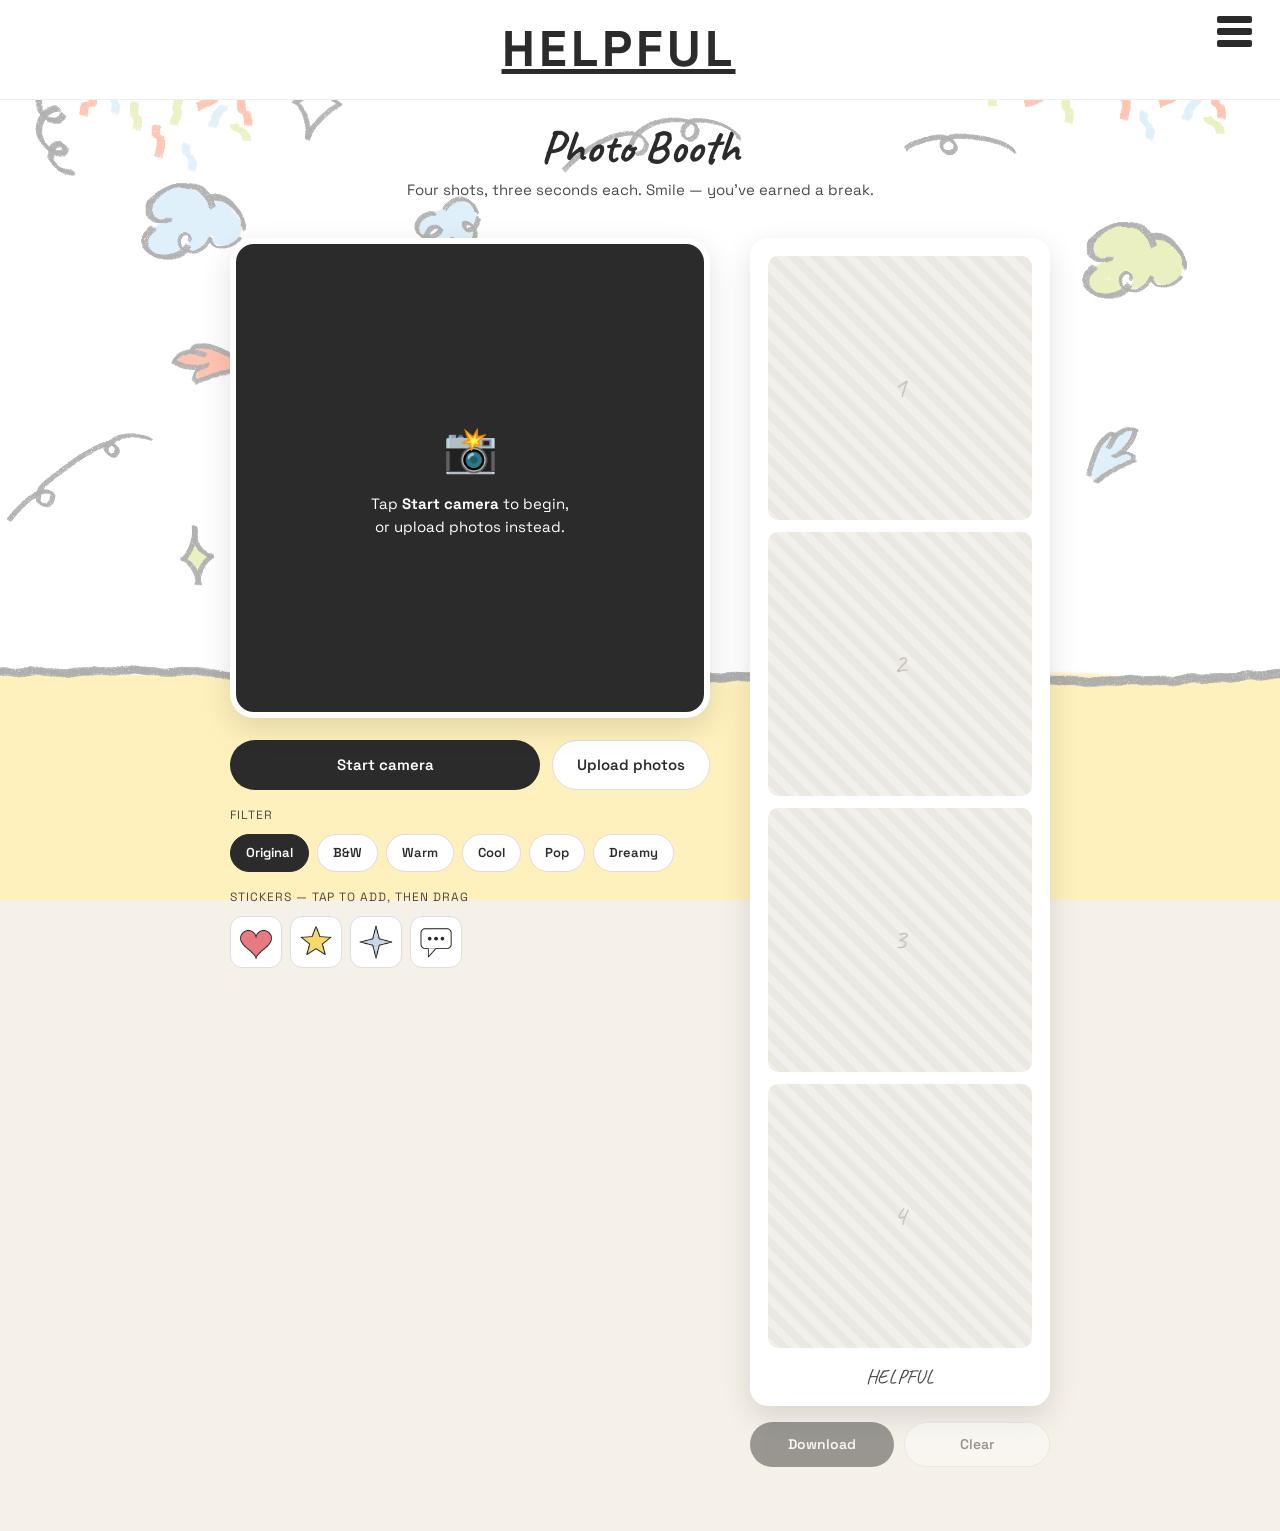
==== breathing.html @ 7f29ee8a "Add files via upload" ====
<!DOCTYPE html>
<html lang="en">
<head>
  <meta charset="UTF-8" />
  <meta name="viewport" content="width=device-width, initial-scale=1.0" />
  <title>Photo Booth — HELPFUL</title>

  <!-- Bootstrap 5 -->
  <link href="https://cdn.jsdelivr.net/npm/bootstrap@5.3.0/dist/css/bootstrap.min.css" rel="stylesheet" />

  <!-- Google Fonts -->
  <link href="https://fonts.googleapis.com/css2?family=Space+Grotesk:wght@400;600;700&family=Caveat:wght@500;700&display=swap" rel="stylesheet" />

  <!-- Site CSS (nav, tokens, fonts) -->
  <link rel="stylesheet" href="style.css">

  <!-- Photo booth styles live in style.css, under "PHOTO BOOTH" -->
</head>

<body>

  <!-- ── NAV ──────────────────────────────────────────── -->
  <nav class="nav-bar">
    <div></div>
    <span class="nav-logo">HELPFUL</span>
    <button class="hamburger" id="menuBtn" aria-label="Open menu">
      <span></span><span></span><span></span>
    </button>
  </nav>

  <div class="overlay" id="overlay"></div>
  <div class="side-menu" id="sideMenu">
    <button class="menu-close" id="menuClose">✕</button>
    <a href="index.html">Home</a>
    <a href="timer.html">5 Min Timer</a>
    <a href="tasks.html">Task Manager</a>
    <a href="breathing.html">Photo Booth</a>
  </div>

  <!-- ── BOOTH ────────────────────────────────────────── -->
  <main class="booth-page">
    <h1 class="booth-title">Photo Booth</h1>
    <p class="booth-sub">Four shots, three seconds each. Smile — you've earned a break.</p>

    <div class="booth-grid">

      <!-- camera -->
      <div class="stage-col">
        <div class="stage idle" id="stage">
          <video id="video" playsinline muted autoplay></video>
          <div class="stage-msg" id="stageMsg">
            <div class="big">📸</div>
            <div id="stageMsgText">Tap <strong>Start camera</strong> to begin,<br>or upload photos instead.</div>
          </div>
          <div class="countdown" id="countdown"></div>
          <div class="shot-pip" id="shotPip">Shot 1 of 4</div>
        </div>

        <div class="controls">
          <div class="btn-row">
            <button class="bth bth-primary" id="startBtn">Start camera</button>
            <button class="bth bth-soft" id="uploadBtn">Upload photos</button>
            <input type="file" id="fileInput" accept="image/*" multiple hidden>
          </div>

          <div class="filters">
            <span class="filters-label">Filter</span>
            <button class="chip" data-filter="none" aria-pressed="true">Original</button>
            <button class="chip" data-filter="bw">B&amp;W</button>
            <button class="chip" data-filter="warm">Warm</button>
            <button class="chip" data-filter="cool">Cool</button>
            <button class="chip" data-filter="pop">Pop</button>
            <button class="chip" data-filter="dream">Dreamy</button>
          </div>

          <!-- Sticker tray. The buttons are built by script.js from the
               STICKER_FILES list, reading PNGs out of the stickers/ folder. -->
          <div class="stickers">
            <span class="filters-label">Stickers — tap to add, then drag</span>
            <div class="sticker-tray" id="stickerTray"></div>
            <!-- hidden until at least one sticker is on the strip -->
            <button class="bth bth-soft sticker-clear" id="clearStickersBtn" hidden>
              Remove stickers
            </button>
          </div>
        </div>
      </div>

      <!-- strip -->
      <div class="strip-col">
        <div class="strip" id="strip">
          <div class="slot" data-i="0"><span class="slot-num">1</span></div>
          <div class="slot" data-i="1"><span class="slot-num">2</span></div>
          <div class="slot" data-i="2"><span class="slot-num">3</span></div>
          <div class="slot" data-i="3"><span class="slot-num">4</span></div>
          <div class="strip-foot" id="stripFoot">HELPFUL</div>
        </div>

        <div class="strip-actions">
          <button class="bth bth-primary" id="downloadBtn" disabled>Download</button>
          <button class="bth bth-soft" id="clearBtn" disabled>Clear</button>
        </div>
      </div>

    </div>
  </main>

  <!-- full-screen shutter flash — sits outside the camera box so it can
       cover the whole window and light up your face -->
  <div class="booth-flash" id="flash"></div>

  <div class="booth-toast" id="toast"></div>

  <script src="https://cdn.jsdelivr.net/npm/bootstrap@5.3.0/dist/js/bootstrap.bundle.min.js"></script>
  <!-- Photo booth behaviour lives in script.js -->
  <script src="script.js" defer></script>
</body>
</html>
---- style.css ----
/* ── TOKENS ─────────────────────────────────────────── */
:root {
  --cream:   #F5F0E8;
  --blue:    #C8D8E8;
  --pink:    #E8CFC8;
  --grey:    #4A4A4A;
  --dark:    #2B2B2B;
  --white:   #FFFFFF;
  --font-display: 'Space Grotesk', sans-serif;
  --font-hand:    'Caveat', cursive;
}

/* ── BASE ───────────────────────────────────────────── */
* { box-sizing: border-box; margin: 0; padding: 0; }

html {
  scroll-snap-type: y mandatory;
  overflow-y: scroll;
}

body {
  font-family: var(--font-display);
  background-color: var(--white);
  color: var(--dark);
}

/* ── NAV ────────────────────────────────────────────── */
.nav-bar {
  position: fixed;
  top: 0;
  left: 0;
  width: 100%;
  z-index: 100; /* how above the item is, so it stays above other items */
  background: var(--white);
  border-bottom: 1px solid #eee;
  padding: 12px 24px;
  display: flex;
  justify-content: space-between;
}

.nav-logo {
  font-family: var(--font-display);
  font-weight: 750;
  font-size: 50px;
  letter-spacing: 4px;
  text-decoration: underline;
  color: var(--dark);
  align-items: center;
}

/* hamburger */
.hamburger {
  background: none;
  border: none;
  cursor: pointer;
  display: flex;
  flex-direction: column;
  gap: 5px;
  padding: 4px;
  justify-self: end;
}
.hamburger span {
  display: block;
  width: 35px;
  height: 7px;
  background: var(--dark);
  border-radius: 2px;
  transition: 0.3s;
}

/* slide-out menu */
.side-menu {
  position: fixed;
  top: 0; right: -260px;
  width: 260px;
  height: 100%;
  background: var(--white);
  border-left: 1px solid #eee;
  z-index: 200;
  padding: 32px 24px;
  transition: right 0.3s ease;
}
.side-menu.open { right: 0; }

.side-menu a {
  display: block;
  font-family: var(--font-display);
  font-weight: 600;
  font-size: 18px;
  color: var(--dark);
  text-decoration: none;
  padding: 12px 0;
  border-bottom: 1px solid #eee;
}
.side-menu a:hover { color: var(--grey); }

.menu-close {
  background: none;
  border: none;
  font-size: 24px;
  cursor: pointer;
  margin-bottom: 24px;
  color: var(--dark);
}

.overlay {
  display: none;
  position: fixed;
  inset: 0;
  background: rgba(0,0,0,0.2);
  z-index: 150;
}
.overlay.open { display: block; }

/* ── SECTIONS (scroll snap) ─────────────────────────── */
.snap-section {
  scroll-snap-align: start;
  min-height: 100vh;
  padding-top: 60px;
  display: flex;
  align-items: center;
  position: relative;
  overflow: hidden;
}

/* ── HERO ───────────────────────────────────────────── */
/* Only this section gets the auto-cropping background image.
   Sections 2-4 keep their plain background colours.            */
.hero {
  /* fallback colour — shows if the image is missing or still loading */
  background-color: var(--white);

  /* two stacked layers: the white veil sits ON TOP of the photo,
     so the dark hero text stays readable on any image            */
  background-image:
    linear-gradient(rgba(255, 255, 255, 0.294), rgba(255, 255, 255, 0.55)),
    url('backgroundHERO3.png');

  background-size: cover;              /* fill the section, crop the overflow */
  background-position: center center;  /* which part of the image survives */
  background-repeat: no-repeat;

  display: flex;
  align-items: stretch;
  padding-top: 56px;
  overflow: hidden;
  min-height: 100vh;
}

.hero .character-placeholder {
  background: none;
  border-radius: 0;
  aspect-ratio: auto;    /* let the image set its own height */
  width: 370px;
  max-width: none;       /* overrides the 180px rule */
  flex-shrink: 0;        /* stops flexbox from squeezing it back down */

  /*  THURTHER position adustments
  
  fine positioning — uncomment and tweak to nudge the bear position: relative; 
  top: 40px;             down; negative moves up
  left: -20px;           left; positive moves right
  */
}

.hero .character-placeholder img {
  width: 100%;
  height: auto;
  display: block;        /* kills the stray gap under the image */
}

.hero-text {
  flex: 0 0 42%;
  display: flex;
  flex-direction: column;
  justify-content: center;
  padding: 48px 32px 48px 60px;
  position: relative;
  z-index: 2;
}

.hero-tagline {
  font-family: var(--font-hand);
  font-size: 56px;
  font-weight: 700;
  line-height: 1.15;
  margin-bottom: 20px;
  color: var(--dark);
}

.hero-tagline span {
  text-decoration: underline;
  text-underline-offset: 6px;
}

.hero-sub {
  font-family: var(--font-hand);
  font-size: 18px;
  color: var(--grey);
  line-height: 1.7;
}

.hero-illustration {
  flex: 1;
  position: relative;
  display: flex;
  align-items: flex-end;
}

.hero-ground {
  position: absolute;
  bottom: 0; left: 0; right: 0;
  height: 32%;
  background-color: #F5D96B;
}

.hero-chars {
  position: relative;
  z-index: 2;
  display: flex;
  align-items: flex-end;
  gap: 24px;
  padding: 0 32px 0 16px;
  width: 100%;
  justify-content: center;
}

.char-placeholder {
  background: #e0e0e0;
  border-radius: 12px;
  display: flex;
  align-items: center;
  justify-content: center;
  font-size: 12px;
  color: #aaa;
  font-family: var(--font-display);
}

.char-main  { width: 220px; height: 300px; }
.char-small { width: 130px; height: 180px; }

.hero-chars img {
  object-fit: contain;
  object-position: bottom;
}

/* ── SECTION 2 — about ──────────────────────────────── */
.section-about {
  background-color: var(--cream);
}

.speech-bubble {
  background: var(--white);
  border: 1px solid #ddd;
  border-radius: 16px;
  padding: 16px 20px;
  font-family: var(--font-hand);
  font-size: 18px;
  line-height: 1.5;
  position: relative;
  max-width: 320px;
}
.speech-bubble::after {
  content: '';
  position: absolute;
  bottom: -14px; left: 24px;
  border: 7px solid transparent;
  border-top-color: #ddd;
}

.character-placeholder {
  width: 100%;
  max-width: 180px;
  aspect-ratio: 180px;
  background: #e8e8e8;
  border-radius: 12px;
  display: flex;
  align-items: center;
  justify-content: center;
  font-size: 12px;
  color: #aaa;
  font-family: var(--font-display);
}

.section-heading {
  font-family: var(--font-display);
  font-weight: 700;
  font-size: 32px;
  text-decoration: underline;
  margin-bottom: 8px;
}

.section-text {
  font-size: 15px;
  color: var(--grey);
  line-height: 1.6;
}

/* ── SECTION 3 — tools ──────────────────────────────── */
.section-tools {
  background-color: var(--blue);
}

.tool-card {
  background: var(--white);
  border-radius: 16px;
  padding: 24px;
  text-align: center;
  height: 100%;
  transition: transform 0.2s;
}
.tool-card:hover { transform: translateY(-4px); }

.tool-card a {
  text-decoration: none;
  color: inherit;
  display: block;
  height: 100%;
}

.tool-title {
  font-family: var(--font-hand);
  font-size: 22px;
  font-weight: 700;
  margin-bottom: 6px;
}

.tool-desc {
  font-size: 14px;
  color: var(--grey);
}

.tool-icon {
  width: 64px;
  height: 64px;
  background: #eee;
  border-radius: 50%;
  margin: 0 auto 16px;
  display: flex;
  align-items: center;
  justify-content: center;
  font-size: 24px;
}

/* ── SECTION 4 — closing ────────────────────────────── */
.section-close {
  background-color: var(--pink);
}

/* ── ANIMATIONS ─────────────────────────────────────── */
@keyframes fadeSlideUp {
  from { opacity: 0; transform: translateY(24px); }
  to   { opacity: 1; transform: translateY(0); }
}

.animate-in {
  animation: fadeSlideUp 0.6s ease both;
}
.delay-1 { animation-delay: 0.15s; }
.delay-2 { animation-delay: 0.3s;  }
.delay-3 { animation-delay: 0.45s; }

/* ── MOBILE ─────────────────────────────────────────── */
@media (max-width: 767px) {
  .hide-mobile { display: none !important; }
  .snap-section { min-height: auto; padding-bottom: 48px; }
  html { scroll-snap-type: none; }

  .hero {
    flex-direction: column;
    min-height: 100vh;

    /* Phones are tall and narrow, so 'cover' crops the sides hard.
       Anchoring to the top keeps the important part of the image
       visible. Change to 'center' or '50% 30%' to taste.          */
    background-position: center top;
  }
  .hero-text {
    flex: none;
    padding: 32px 24px 16px;
    text-align: center;
  }
  .hero-tagline { font-size: 36px; }
  .hero-sub     { font-size: 16px; }
  .hero-illustration { flex: 1; min-height: 280px; }
  .char-main  { width: 140px; height: 190px; }
  .char-small { width: 90px;  height: 120px; }

  .section-heading { font-size: 24px; }
}

/* ══ PHOTO BOOTH (breathing.html) ═══════════════════ */
/* Only used by the photo booth page. Class names are
   unique to that page, so nothing here affects the
   home page, timer or task manager.                  */
.booth-page {
  min-height: 100vh;
  padding: 120px 24px 64px;

  /* fallback — shows if the image is missing or still loading */
  background-color: var(--cream);

  /* white veil on top of the photo so the strip and buttons stay readable */
  background-image:
    linear-gradient(rgba(255, 255, 255, .6), rgba(255, 255, 255, .6)),
    url('backgroundHERO.png');

  background-size: cover;            /* fill the page, crop the overflow */
  background-position: center;
  background-repeat: no-repeat;
  background-attachment: fixed;      /* stays still while the page scrolls */
}

.booth-title {
  font-family: var(--font-hand);
  font-size: 46px;
  font-weight: 700;
  text-align: center;
  margin-bottom: 4px;
}
.booth-sub {
  text-align: center;
  color: var(--grey);
  font-size: 15px;
  margin-bottom: 36px;
}

.booth-grid {
  display: flex;
  flex-wrap: wrap;
  gap: 40px;
  justify-content: center;
  align-items: flex-start;
  max-width: 1000px;
  margin: 0 auto;
}





/* ── camera stage ─────────────────────────────────── */
.stage-col { flex: 1 1 420px; max-width: 480px; }

/* THE CAMERA STAGE
   'position: relative' is essential — every overlay below (countdown,
   flash, shot counter) is positioned absolutely INSIDE this box, and
   absolute positioning anchors to the nearest positioned ancestor.
   'aspect-ratio: 1/1' forces a perfect square regardless of screen
   width, so the preview shows exactly the framing you'll capture.
   'overflow: hidden' clips the video's cropped edges to the rounded
   corners instead of letting them poke out.                          */
.stage {
  position: relative;
  width: 100%;
  aspect-ratio: 1 / 1;               /* square, matches the output */
  border-radius: 24px;
  overflow: hidden;
  background: #2b2b2b;
  border: 6px solid var(--white);
  box-shadow: 0 10px 30px rgba(0,0,0,.12);
}

/* THE VIDEO FEED
   Webcams output 4:3 or 16:9, never square. 'object-fit: cover' scales
   the feed until it fills the square box and crops the overflow — the
   same auto-crop idea as background-size: cover, but for media
   elements. Without it the video would squash and look distorted.
   'scaleX(-1)' flips it horizontally so it behaves like a mirror;
   raising your right hand moves the right side of the screen. The
   capture code applies the same flip so photos match the preview.     */
.stage video {
  width: 100%; height: 100%;
  object-fit: cover;                 /* auto-crop the feed to the square */
  transform: scaleX(-1);             /* mirror, like a real mirror */
  display: block;
}
/* before the camera starts, hide the empty black video element so the
   '📸 Tap Start camera' message shows through instead */
.stage.idle video { opacity: 0; }

.stage-msg {
  position: absolute; inset: 0;
  display: flex; flex-direction: column;
  align-items: center; justify-content: center;
  gap: 10px; text-align: center; padding: 24px;
  color: #fff; font-size: 15px;
}
.stage-msg .big { font-size: 44px; }
.stage.live .stage-msg { display: none; }

/* countdown */
.countdown {
  position: absolute; inset: 0;
  display: none;
  align-items: center; justify-content: center;
  background: rgba(0,0,0,.35);
  font-family: var(--font-hand);
  font-weight: 700;
  font-size: 150px;
  color: #fff;
  text-shadow: 0 4px 18px rgba(0,0,0,.4);
}
.countdown.show { display: flex; }
.countdown span { animation: pop .9s ease-out; }
@keyframes pop {
  0%   { transform: scale(.3); opacity: 0; }
  35%  { transform: scale(1.15); opacity: 1; }
  60%  { transform: scale(1); }
  100% { transform: scale(.85); opacity: .15; }
}

/* SHUTTER FLASH — full screen.
   'position: fixed' pins it to the window rather than the camera box,
   so the whole display turns white. z-index 400 puts it above the nav
   (100), overlay (150), side menu (200) and toast (300).
   'pointer-events: none' means clicks pass straight through it.

   This doubles as a light source: a white screen at arm's length
   genuinely brightens your face, which is why the JS holds the flash
   for a moment BEFORE capturing rather than firing them together.     */
.booth-flash {
  position: fixed; inset: 0;
  background: #fff; opacity: 0; pointer-events: none;
  z-index: 400;
}
.booth-flash.fire { animation: flashAnim .7s ease-out; }
/* Holds at full white for the first 45% (~315ms) so the camera has
   time to meter the extra light, then fades out.                     */
@keyframes flashAnim {
  0%   { opacity: 1; }
  45%  { opacity: 1; }
  100% { opacity: 0; }
}

.shot-pip {
  position: absolute; top: 14px; left: 14px;
  background: rgba(0,0,0,.55); color: #fff;
  font-size: 13px; font-weight: 600;
  padding: 5px 12px; border-radius: 999px;
  opacity: 0; transition: opacity .25s;
}
.shot-pip.show { opacity: 1; }

/* ── controls ─────────────────────────────────────── */
.controls { margin-top: 22px; display: flex; flex-direction: column; gap: 16px; }
.btn-row  { display: flex; gap: 12px; flex-wrap: wrap; }

.bth {
  font-family: var(--font-display);
  font-weight: 600; font-size: 15px;
  border: none; border-radius: 999px;
  padding: 13px 24px; cursor: pointer;
  transition: transform .15s, box-shadow .15s, opacity .15s;
  display: inline-flex; align-items: center; gap: 8px;
}
.bth:hover:not(:disabled) { transform: translateY(-2px); box-shadow: 0 6px 16px rgba(0,0,0,.14); }
.bth:disabled { opacity: .45; cursor: not-allowed; }
.bth-primary { background: var(--dark);  color: #fff; flex: 1 1 auto; justify-content: center; }
.bth-soft    { background: var(--white); color: var(--dark); border: 1px solid #ddd; }

.filters { display: flex; gap: 8px; flex-wrap: wrap; align-items: center; }
.filters-label {
  font-size: 12px; text-transform: uppercase; letter-spacing: .08em;
  color: var(--grey); width: 100%; margin-bottom: 2px;
}
.chip {
  font-family: var(--font-display); font-size: 13px; font-weight: 600;
  border: 1px solid #ddd; background: var(--white); color: var(--dark);
  border-radius: 999px; padding: 8px 15px; cursor: pointer;
  transition: .15s;
}
.chip:hover { border-color: var(--dark); }
.chip[aria-pressed="true"] { background: var(--dark); color: #fff; border-color: var(--dark); }

/* ── sticker tray ─────────────────────────────────── */
.stickers { display: flex; flex-wrap: wrap; gap: 8px; }
.sticker-tray { display: flex; gap: 8px; flex-wrap: wrap; width: 100%; }

.sticker-tray button {
  width: 52px; height: 52px; padding: 6px;
  background: var(--white); border: 1px solid #ddd;
  border-radius: 12px; cursor: pointer; transition: .15s;
}
.sticker-tray button:hover { transform: translateY(-2px); border-color: var(--dark); }
/* pointer-events: none so a click always registers on the button,
   never on the image inside it */
.sticker-tray img { width: 100%; height: 100%; object-fit: contain; display: block; pointer-events: none; }

.sticker-clear { font-size: 13px; padding: 9px 18px; }
/* .bth sets display:inline-flex, which would otherwise beat the plain
   'hidden' attribute and leave the button visible. This restores it.  */
.sticker-clear[hidden] { display: none; }

/* ── photo strip ──────────────────────────────────── */
.strip-col { flex: 0 0 300px; }

/* 'position: relative' turns the strip into the coordinate system for
   placed stickers — their percentage positions are measured against
   this box, which is what lets the same numbers map onto the download
   canvas at a completely different pixel size.                        */
.strip {
  position: relative;
  background: var(--white);
  border-radius: 18px;
  padding: 18px 18px 14px;
  box-shadow: 0 10px 30px rgba(0,0,0,.12);
  display: flex; flex-direction: column; gap: 12px;
}

/* A PLACED STICKER
   left/top are percentages of the strip, and translate(-50%,-50%)
   shifts the sticker so those percentages point at its CENTRE rather
   than its top-left corner — much more intuitive to drag.
   'touch-action: none' stops phones scrolling the page mid-drag.      */
.placed {
  position: absolute;
  width: 22%;
  transform: translate(-50%, -50%);
  cursor: grab;
  touch-action: none;
  user-select: none; -webkit-user-select: none;
  z-index: 5;
  filter: drop-shadow(0 2px 5px rgba(0,0,0,.25));
}
.placed.grabbing { cursor: grabbing; }
/* ONE PHOTO SLOT
   Four of these stack vertically to form the strip. Each is locked
   square by aspect-ratio, so the strip keeps its shape whether it
   holds photos or empty placeholders. The diagonal stripe pattern is
   the empty state — it disappears once an <img> is dropped in.       */
.slot {
  position: relative;
  width: 100%;
  aspect-ratio: 1 / 1;               /* square layout */
  border-radius: 10px;
  overflow: hidden;
  background: repeating-linear-gradient(45deg, #f2f0eb, #f2f0eb 8px, #ebe8e2 8px, #ebe8e2 16px);
  display: flex; align-items: center; justify-content: center;
}
/* Photos are already cropped square by the canvas code, so object-fit
   here is a safety net — if anything non-square ever lands in a slot
   it gets cropped rather than stretched.                             */
.slot img {
  width: 100%; height: 100%;
  object-fit: cover;                 /* auto-crop to the square */
  display: block;
  animation: dropIn .5s cubic-bezier(.2,.9,.3,1.4) both;
}
@keyframes dropIn {
  0%   { opacity: 0; transform: translateY(-14px) scale(.9) rotate(-3deg); }
  100% { opacity: 1; transform: none; }
}
.slot-num {
  font-family: var(--font-hand); font-size: 30px; color: #c9c5bd;
}
.slot .retake {
  position: absolute; right: 8px; bottom: 8px;
  background: rgba(0,0,0,.6); color: #fff;
  border: none; border-radius: 999px;
  font-size: 12px; font-weight: 600; padding: 6px 12px;
  cursor: pointer; opacity: 0; transition: opacity .2s;
}
.slot:hover .retake { opacity: 1; }

.strip-foot {
  text-align: center;
  font-family: var(--font-hand);
  font-size: 20px; color: var(--grey);
  padding-top: 2px;
}
.strip-actions { display: flex; gap: 10px; margin-top: 16px; }
.strip-actions .bth { flex: 1; justify-content: center; font-size: 14px; padding: 11px 16px; }

.booth-toast {
  position: fixed; left: 50%; bottom: 28px; transform: translateX(-50%) translateY(20px);
  background: var(--dark); color: #fff;
  padding: 12px 22px; border-radius: 999px; font-size: 14px;
  opacity: 0; pointer-events: none; transition: .3s; z-index: 300;
  max-width: 90vw; text-align: center;
}
.booth-toast.show { opacity: 1; transform: translateX(-50%) translateY(0); }

@media (max-width: 767px) {
  .booth-page { padding-top: 100px; }
  .booth-title { font-size: 34px; }
  .strip-col { flex: 1 1 100%; max-width: 320px; }
  .countdown { font-size: 110px; }
}
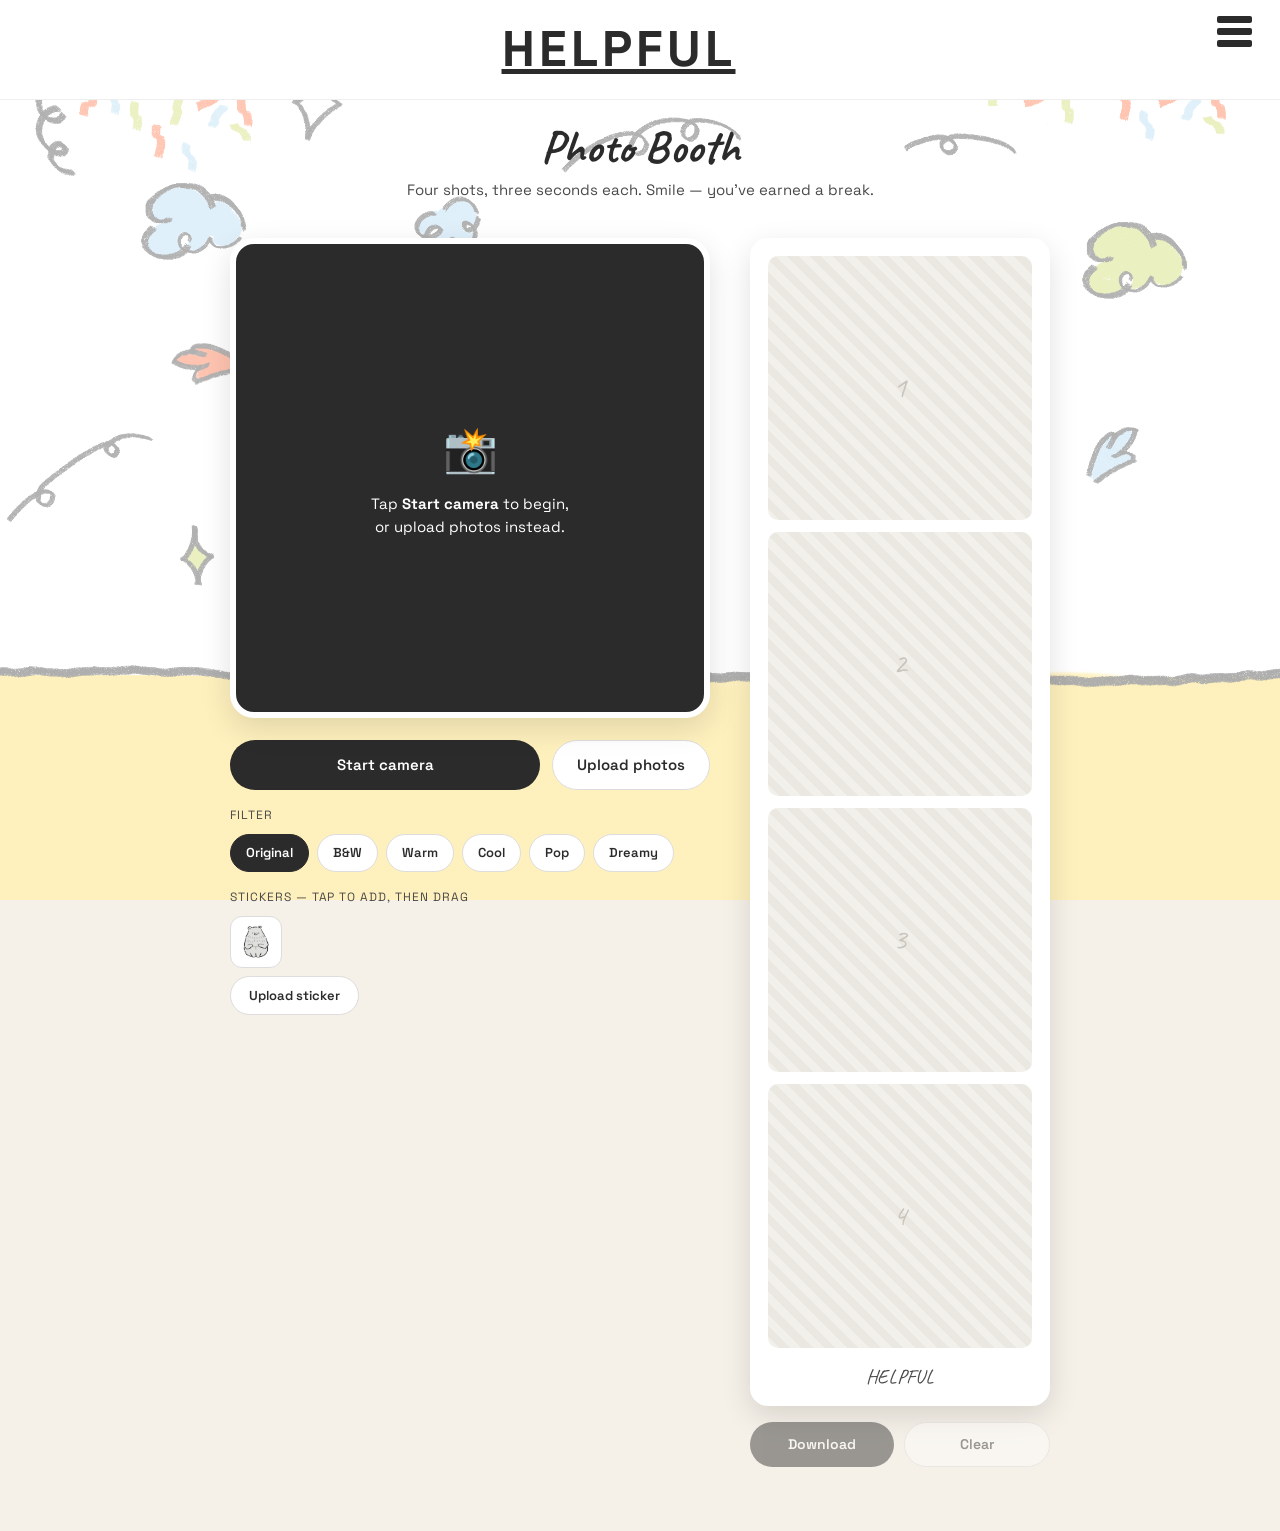
==== commit 8342590f: "Add files via upload" ====
--- a/breathing.html
+++ b/breathing.html
@@ -78,6 +78,13 @@
           <div class="stickers">
             <span class="filters-label">Stickers — tap to add, then drag</span>
             <div class="sticker-tray" id="stickerTray"></div>
+
+            <!-- upload your own PNGs straight from your device -->
+            <button class="bth bth-soft sticker-clear" id="stickerUploadBtn">
+              Upload sticker
+            </button>
+            <input type="file" id="stickerUpload" accept="image/png,image/*" multiple hidden>
+
             <!-- hidden until at least one sticker is on the strip -->
             <button class="bth bth-soft sticker-clear" id="clearStickersBtn" hidden>
               Remove stickers
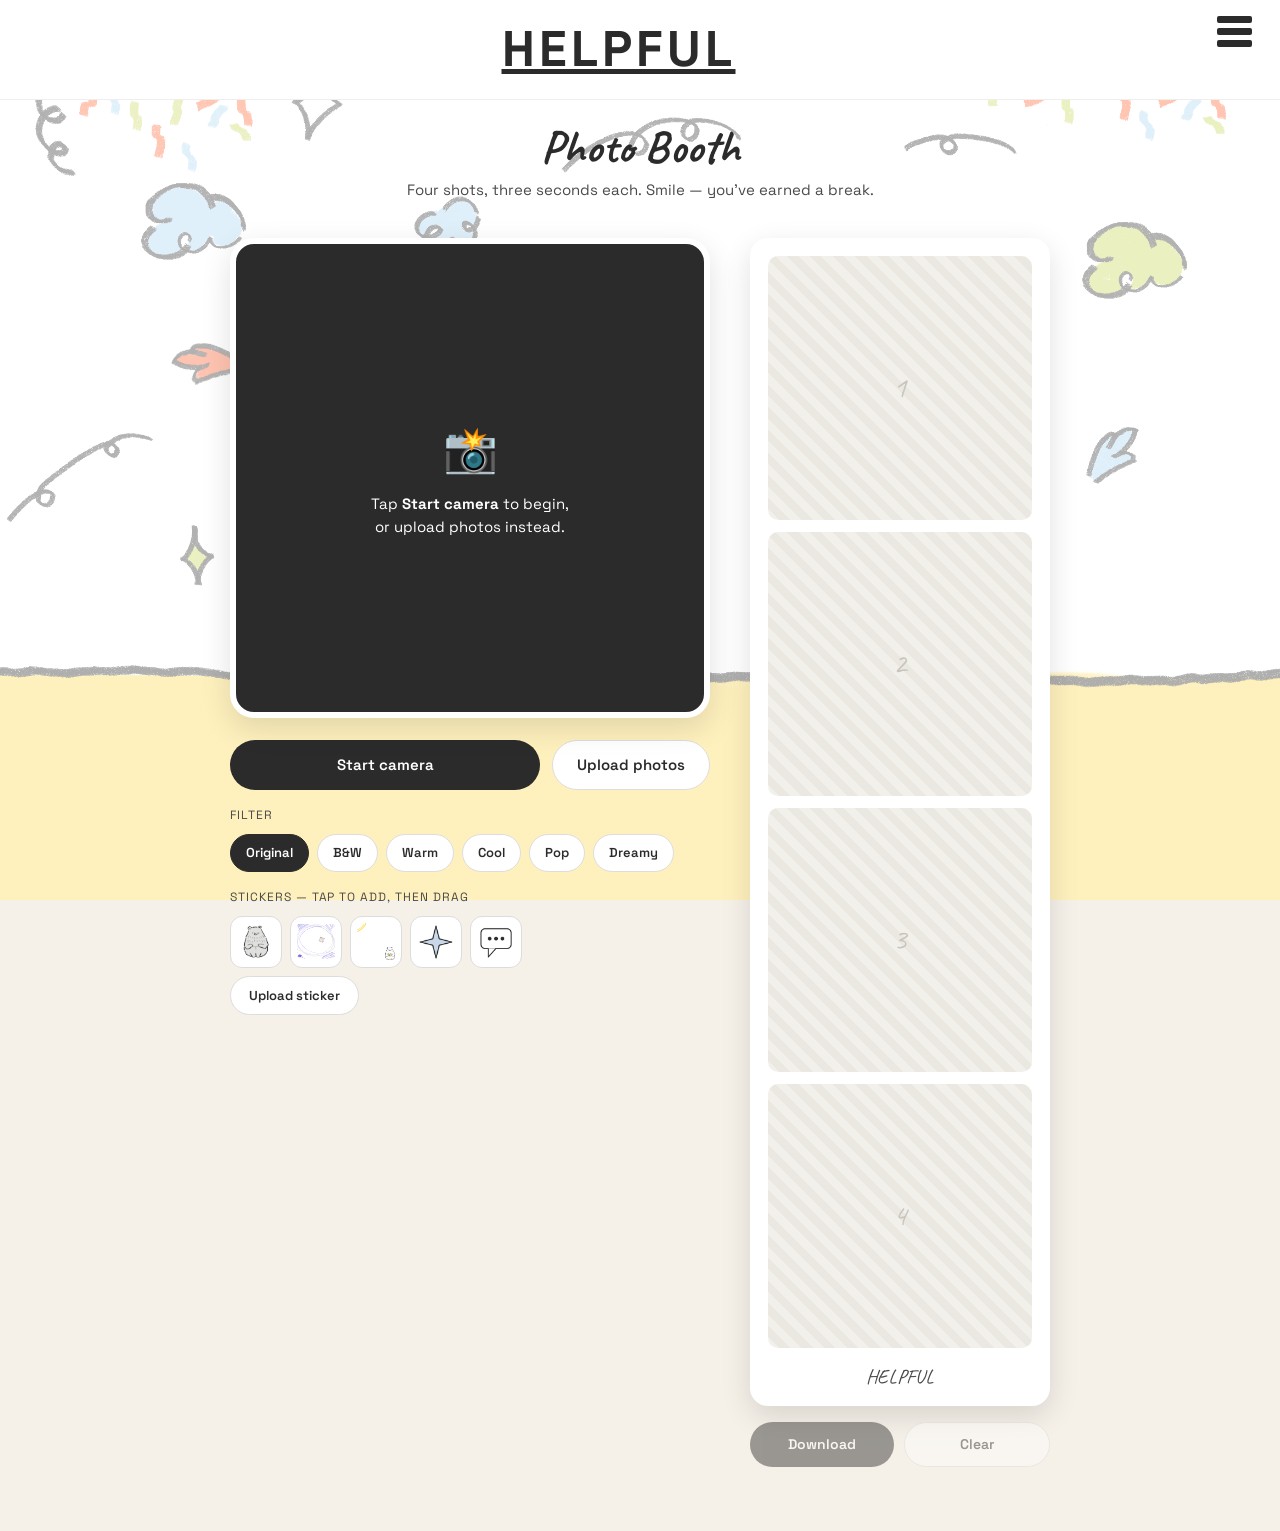
==== commit ee83deed: "Add files via upload" ====
--- a/breathing.html
+++ b/breathing.html
@@ -12,7 +12,10 @@
   <link href="https://fonts.googleapis.com/css2?family=Space+Grotesk:wght@400;600;700&family=Caveat:wght@500;700&display=swap" rel="stylesheet" />
 
   <!-- Site CSS (nav, tokens, fonts) -->
-  <link rel="stylesheet" href="style.css">
+  <!-- ?v=2 is a cache-buster. Browsers and GitHub Pages hold on to CSS
+       and JS hard; bumping this number forces a fresh copy. Change it to
+       v=3, v=4 and so on whenever an edit doesn't seem to take effect. -->
+  <link rel="stylesheet" href="style.css?v=2">
 
   <!-- Photo booth styles live in style.css, under "PHOTO BOOTH" -->
 </head>
@@ -120,6 +123,6 @@
 
   <script src="https://cdn.jsdelivr.net/npm/bootstrap@5.3.0/dist/js/bootstrap.bundle.min.js"></script>
   <!-- Photo booth behaviour lives in script.js -->
-  <script src="script.js" defer></script>
+  <script src="script.js?v=2" defer></script>
 </body>
 </html>
--- a/style.css
+++ b/style.css
@@ -615,7 +615,9 @@
    'touch-action: none' stops phones scrolling the page mid-drag.      */
 .placed {
   position: absolute;
-  width: 22%;
+  /* set by script.js from STICKER_W so the preview and the downloaded
+     PNG can never disagree. The 22% is only a fallback.              */
+  width: var(--sticker-w, 22%);
   transform: translate(-50%, -50%);
   cursor: grab;
   touch-action: none;
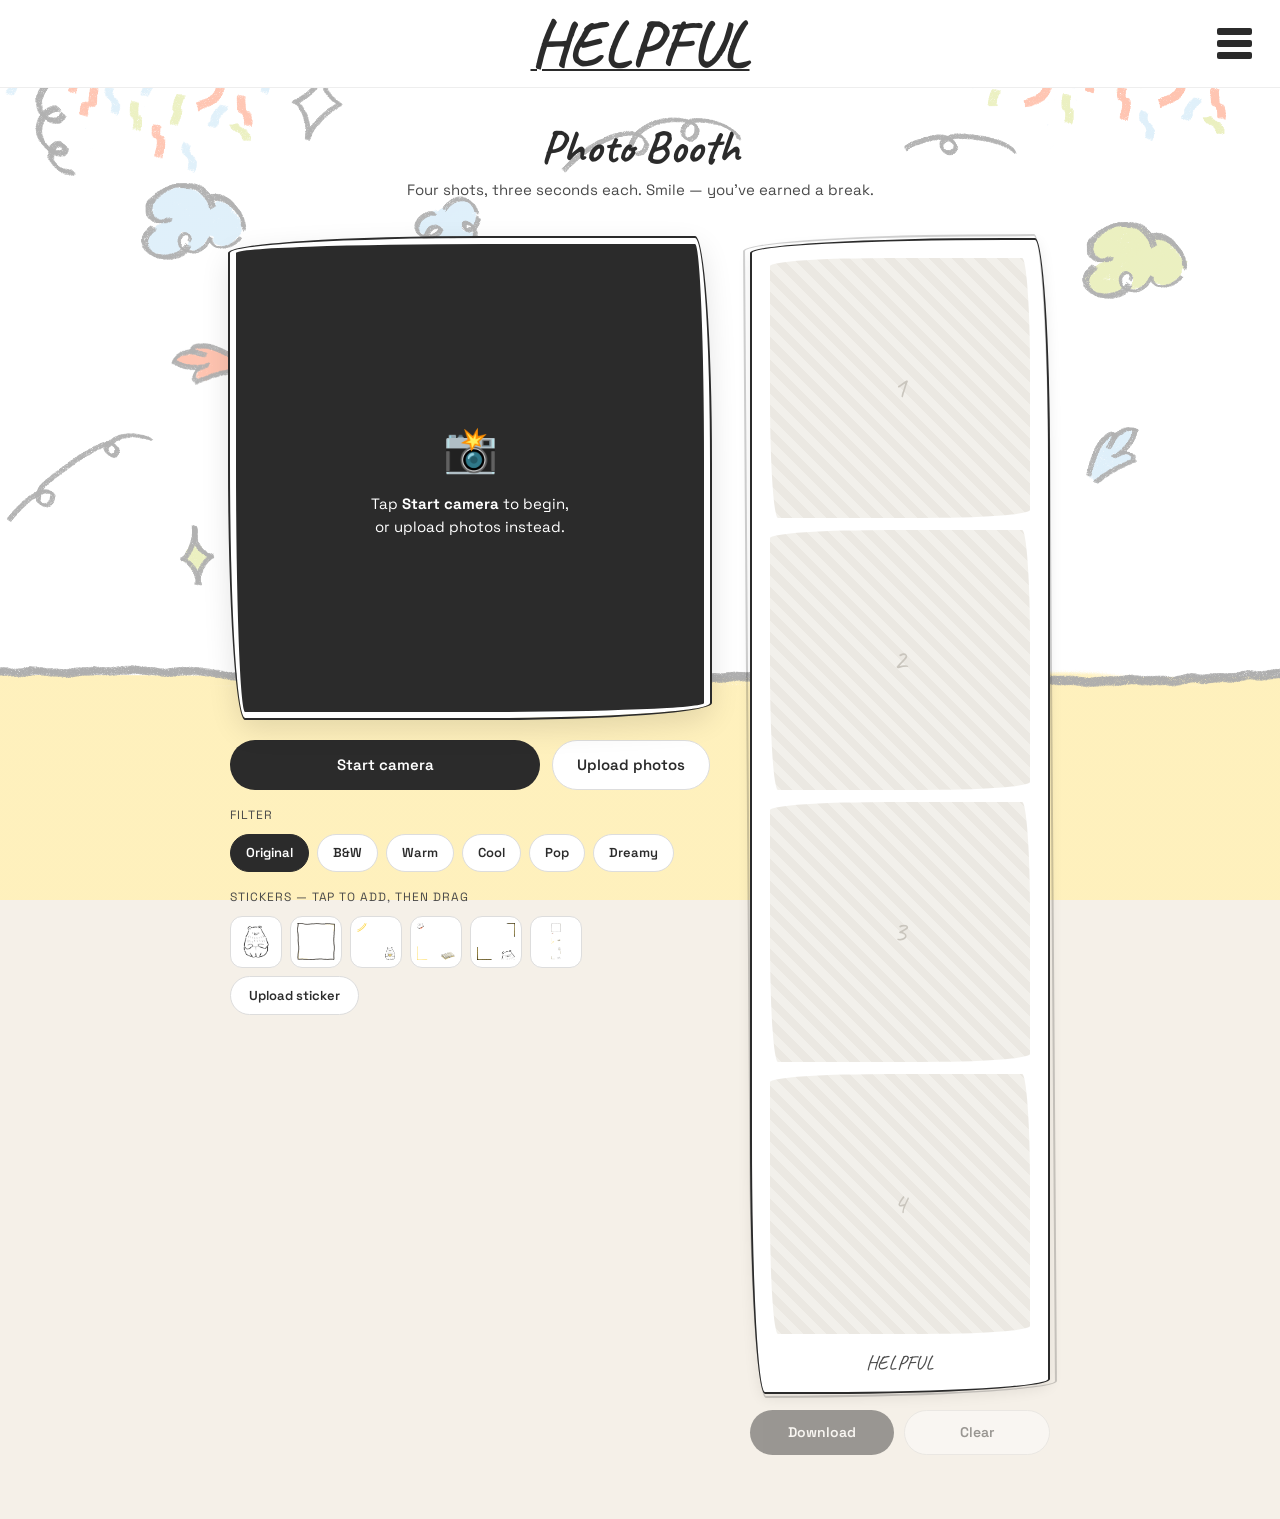
==== commit 60d95674: "Add files via upload" ====
--- a/breathing.html
+++ b/breathing.html
@@ -18,6 +18,19 @@
   <link rel="stylesheet" href="style.css?v=2">
 
   <!-- Photo booth styles live in style.css, under "PHOTO BOOTH" -->
+
+  <!-- ══ INSTALLABLE APP (PWA) ══════════════════════════
+       manifest = the app's name, icons and colours.
+       theme-color tints the phone's status bar.
+       The apple-* tags are iOS-only; iOS ignores the manifest for
+       home-screen apps and reads these instead.                   -->
+  <link rel="manifest" href="manifest.webmanifest">
+  <meta name="theme-color" content="#2B2B2B">
+  <meta name="mobile-web-app-capable" content="yes">
+  <meta name="apple-mobile-web-app-capable" content="yes">
+  <meta name="apple-mobile-web-app-status-bar-style" content="default">
+  <meta name="apple-mobile-web-app-title" content="HELPFUL">
+  <link rel="apple-touch-icon" href="icons/apple-touch-icon.png">
 </head>
 
 <body>
@@ -25,7 +38,7 @@
   <!-- ── NAV ──────────────────────────────────────────── -->
   <nav class="nav-bar">
     <div></div>
-    <span class="nav-logo">HELPFUL</span>
+    <a class="nav-logo" href="index.html" aria-label="HELPFUL — back to home">HELPFUL</a>
     <button class="hamburger" id="menuBtn" aria-label="Open menu">
       <span></span><span></span><span></span>
     </button>
--- a/style.css
+++ b/style.css
@@ -25,6 +25,11 @@
 }
 
 /* ── NAV ────────────────────────────────────────────── */
+/* Three columns rather than space-between. The old version pushed an
+   empty div left and the hamburger right, which left the logo slightly
+   off-centre because the empty div has no width but the button does.
+   With 1fr / auto / 1fr the outer columns are always equal, so the
+   middle one is dead centre no matter how wide the button gets.     */
 .nav-bar {
   position: fixed;
   top: 0;
@@ -34,18 +39,28 @@
   background: var(--white);
   border-bottom: 1px solid #eee;
   padding: 12px 24px;
-  display: flex;
-  justify-content: space-between;
-}
-
+  display: grid;
+  grid-template-columns: 1fr auto 1fr;
+  align-items: center;
+}
+
+/* Caveat instead of Space Grotesk, so the logo matches the hand-drawn
+   look of the illustrations and headings rather than fighting it.
+   Caveat runs smaller and tighter than Space Grotesk, so the size comes
+   down and the wide letter-spacing goes — spacing out a joined script
+   pulls the letters apart and looks broken.                         */
 .nav-logo {
-  font-family: var(--font-display);
-  font-weight: 750;
-  font-size: 50px;
-  letter-spacing: 4px;
+  grid-column: 2;
+  justify-self: center;
+  font-family: var(--font-hand);
+  font-weight: 700;
+  font-size: 63px;
+  line-height: 1;
+  letter-spacing: 1px;
   text-decoration: underline;
+  text-underline-offset: 5px;
+  text-decoration-thickness: 2px;
   color: var(--dark);
-  align-items: center;
 }
 
 /* hamburger */
@@ -57,6 +72,7 @@
   flex-direction: column;
   gap: 5px;
   padding: 4px;
+  grid-column: 3;
   justify-self: end;
 }
 .hamburger span {
@@ -154,13 +170,6 @@
   width: 370px;
   max-width: none;       /* overrides the 180px rule */
   flex-shrink: 0;        /* stops flexbox from squeezing it back down */
-
-  /*  THURTHER position adustments
-  
-  fine positioning — uncomment and tweak to nudge the bear position: relative; 
-  top: 40px;             down; negative moves up
-  left: -20px;           left; positive moves right
-  */
 }
 
 .hero .character-placeholder img {
@@ -362,6 +371,10 @@
 
 /* ── MOBILE ─────────────────────────────────────────── */
 @media (max-width: 767px) {
+  /* the logo is the tallest thing in the bar, so shrinking it is what
+     actually reclaims space on a phone */
+  .nav-logo { font-size: 32px; }
+
   .hide-mobile { display: none !important; }
   .snap-section { min-height: auto; padding-bottom: 48px; }
   html { scroll-snap-type: none; }
@@ -618,14 +631,30 @@
   /* set by script.js from STICKER_W so the preview and the downloaded
      PNG can never disagree. The 22% is only a fallback.              */
   width: var(--sticker-w, 22%);
-  transform: translate(-50%, -50%);
+
+  /* translateZ(0) forces the sticker onto its own compositing layer.
+     Without it, dragging an element that has a drop-shadow leaves
+     smears of the old shadow behind — the browser repaints the new
+     position but doesn't always clear the area the shadow used to
+     cover. On desktop a scroll cleans it up; on phones it doesn't.
+     will-change tells the browser this element is about to move, so
+     it prepares the layer before the first drag rather than mid-drag. */
+  transform: translate(-50%, -50%) translateZ(0);
+  will-change: transform, left, top;
+
   cursor: grab;
   touch-action: none;
   user-select: none; -webkit-user-select: none;
   z-index: 5;
   filter: drop-shadow(0 2px 5px rgba(0,0,0,.25));
 }
-.placed.grabbing { cursor: grabbing; }
+
+/* belt and braces: drop the shadow entirely while the sticker is
+   actually moving, then bring it back on release */
+.placed.grabbing {
+  cursor: grabbing;
+  filter: none;
+}
 /* ONE PHOTO SLOT
    Four of these stack vertically to form the strip. Each is locked
    square by aspect-ratio, so the strip keeps its shape whether it
@@ -689,3 +718,575 @@
   .strip-col { flex: 1 1 100%; max-width: 320px; }
   .countdown { font-size: 110px; }
 }
+
+/* ══ TIMER (timer.html) ══════════════════════════════ */
+/* Class names are unique to this page, so nothing here
+   affects the home page, task manager or photo booth.  */
+.timer-page {
+  min-height: 100vh;
+  padding: 130px 24px 64px;
+  display: flex;
+  flex-direction: column;
+  align-items: center;
+
+  /* fallback — shows if the image is missing or still loading */
+  background-color: var(--cream);
+
+  /* white veil on top of the photo so the dial and buttons stay readable.
+     Lower numbers = more of the photo shows through. .78 hid it too
+     much, so it's back down to .55 — a little stronger than the .6 it
+     started at.                                                       */
+  background-image:
+    linear-gradient(rgba(255, 255, 255, .55), rgba(255, 255, 255, .55)),
+    url('backgroundHERO.png');
+
+  background-size: cover;            /* fill the page, crop the overflow */
+  background-position: center;
+  background-repeat: no-repeat;
+  background-attachment: fixed;      /* stays still while the page scrolls */
+}
+
+.timer-title {
+  font-family: var(--font-hand);
+  font-size: 46px;
+  font-weight: 700;
+  text-align: center;
+  margin-bottom: 4px;
+}
+.timer-sub {
+  text-align: center;
+  color: var(--grey);
+  font-size: 15px;
+  max-width: 420px;
+  margin-bottom: 28px;
+}
+
+/* ── the dial ─────────────────────────────────────── */
+/* The ring and the digits are stacked: the SVG fills the
+   box, and .dial-face sits on top of it, centred.      */
+.timer-dial {
+  position: relative;
+  width: 300px; height: 300px;
+  max-width: 82vw; max-height: 82vw;
+  margin-bottom: 26px;
+}
+
+.ring { width: 100%; height: 100%; display: block; transform: rotate(-90deg); }
+
+.ring-track {
+  fill: none;
+  stroke: rgba(43,43,43,.10);
+  stroke-width: 12;
+}
+
+/* stroke-dasharray is set by script.js to the circle's full
+   circumference; stroke-dashoffset then hides part of that
+   dash, which is what makes the arc shrink as time passes. */
+.ring-fill {
+  fill: none;
+  stroke: var(--dark);
+  stroke-width: 12;
+  stroke-linecap: round;
+  transition: stroke-dashoffset .35s linear, stroke .4s;
+}
+.timer-dial.done .ring-fill { stroke: #6FAE7C; }
+
+.dial-face {
+  position: absolute; inset: 0;
+  display: flex; flex-direction: column;
+  align-items: center; justify-content: center;
+  gap: 6px; text-align: center; padding: 0 34px;
+  pointer-events: none;
+}
+
+.time {
+  font-family: var(--font-display);
+  font-weight: 700;
+  font-size: 58px;
+  letter-spacing: 1px;
+  font-variant-numeric: tabular-nums;   /* stops digits jittering */
+  color: var(--dark);
+}
+.timer-dial.running .time { animation: tick 1s ease-in-out infinite; }
+@keyframes tick {
+  0%, 100% { transform: scale(1); }
+  50%      { transform: scale(1.015); }
+}
+
+.message {
+  font-family: var(--font-hand);
+  font-size: 20px;
+  color: var(--grey);
+  margin: 0;
+  min-height: 26px;
+}
+
+/* ── duration controls ────────────────────────────── */
+.adjust {
+  display: flex; align-items: center; gap: 16px;
+  margin-bottom: 16px;
+}
+.adj-btn {
+  width: 44px; height: 44px;
+  border-radius: 50%;
+  border: 1px solid #ddd;
+  background: var(--white);
+  color: var(--dark);
+  font-size: 22px; font-weight: 600;
+  cursor: pointer; transition: .15s;
+  display: flex; align-items: center; justify-content: center;
+}
+.adj-btn:hover:not(:disabled) { transform: translateY(-2px); border-color: var(--dark); }
+.adj-btn:disabled { opacity: .4; cursor: not-allowed; }
+
+.adj-label {
+  font-family: var(--font-display);
+  font-weight: 600; font-size: 15px;
+  color: var(--grey);
+  min-width: 110px; text-align: center;
+}
+
+.timer-presets {
+  display: flex; gap: 8px; flex-wrap: wrap;
+  justify-content: center; margin-bottom: 26px;
+}
+
+.timer-actions { display: flex; gap: 12px; }
+.timer-actions .bth { min-width: 140px; justify-content: center; }
+
+/* The adjust row now stays visible while the clock runs, so time can
+   be added mid-session. Only the presets hide, because tapping "25 min"
+   halfway through a run is far more likely to be a mistake than a
+   deliberate choice.                                                */
+.timer-page.running .timer-presets { display: none; }
+.timer-page.running .adjust { opacity: .85; }
+
+@media (max-width: 767px) {
+  .timer-page { padding-top: 100px; }
+  .timer-title { font-size: 34px; }
+  .time { font-size: 46px; }
+}
+
+/* ══ TASK MANAGER (tasks.html) ═══════════════════════ */
+/* Class names are unique to this page.                 */
+.tasks-page {
+  min-height: 100vh;
+  padding: 130px 24px 80px;
+
+  /* fallback — shows if the image is missing or still loading */
+  background-color: var(--cream);
+
+  /* white veil on top of the photo so the cards and text stay readable.
+     Lower numbers = more of the photo shows through. .78 hid it too
+     much, so it's back down to .55 — a little stronger than the .6 it
+     started at.                                                       */
+  background-image:
+    linear-gradient(rgba(255, 255, 255, .55), rgba(255, 255, 255, .55)),
+    url('backgroundHERO.png');
+
+  background-size: cover;            /* fill the page, crop the overflow */
+  background-position: center;
+  background-repeat: no-repeat;
+  background-attachment: fixed;      /* stays still while the page scrolls */
+}
+
+.tasks-title {
+  font-family: var(--font-hand);
+  font-size: 46px; font-weight: 700;
+  text-align: center; margin-bottom: 4px;
+}
+.tasks-sub {
+  text-align: center; color: var(--grey); font-size: 15px;
+  max-width: 480px; margin: 0 auto 30px;
+}
+
+/* ── overall progress ─────────────────────────────── */
+.overall {
+  max-width: 640px; margin: 0 auto 20px;
+  background: var(--white); border-radius: 14px;
+  padding: 16px 18px; box-shadow: 0 6px 18px rgba(0,0,0,.07);
+}
+.overall-head {
+  display: flex; justify-content: space-between; align-items: center;
+  font-size: 14px; font-weight: 600; color: var(--grey); margin-bottom: 10px;
+}
+.link-btn {
+  background: none; border: none; padding: 0; cursor: pointer;
+  font-family: var(--font-display); font-size: 13px; font-weight: 600;
+  color: var(--grey); text-decoration: underline;
+}
+.link-btn:hover { color: var(--dark); }
+
+.bar { height: 8px; background: rgba(43,43,43,.10); border-radius: 999px; overflow: hidden; }
+.bar-fill {
+  height: 100%; width: 0%;
+  background: var(--dark); border-radius: 999px;
+  transition: width .35s ease;
+}
+.task-card.complete .bar-fill { background: #6FAE7C; }
+
+/* ── add form ─────────────────────────────────────── */
+.add-card {
+  max-width: 640px; margin: 0 auto 26px;
+  background: var(--white); border-radius: 16px;
+  padding: 18px; box-shadow: 0 6px 18px rgba(0,0,0,.07);
+  display: flex; flex-direction: column; gap: 10px;
+}
+.add-row { display: flex; gap: 10px; flex-wrap: wrap; }
+.add-row .bth { flex: 1 1 auto; justify-content: center; }
+
+.field {
+  font-family: var(--font-display); font-size: 15px;
+  border: 1px solid #ddd; border-radius: 10px;
+  padding: 12px 14px; width: 100%; color: var(--dark);
+  background: var(--white);
+}
+.field:focus { outline: 2px solid var(--dark); outline-offset: 1px; }
+.field-date { flex: 0 0 170px; width: auto; }
+
+/* ── one assessment ───────────────────────────────── */
+.task-list { max-width: 640px; margin: 0 auto; display: flex; flex-direction: column; gap: 16px; }
+
+.task-card {
+  background: var(--white);
+  padding: 18px;
+  animation: cardIn .35s ease both;
+}
+/* the end state has to include the tilt, otherwise 'transform: none'
+   here overrides the rotate set on .task-card and the card snaps
+   straight the moment the animation finishes                        */
+@keyframes cardIn {
+  from { opacity: 0; transform: translateY(10px) rotate(.2deg); }
+  to   { opacity: 1; transform: rotate(.2deg); }
+}
+.task-card.complete { opacity: .72; }
+
+.card-head { display: flex; align-items: flex-start; gap: 10px; margin-bottom: 6px; }
+.card-title {
+  font-family: var(--font-display); font-weight: 700; font-size: 18px;
+  flex: 1; word-break: break-word; cursor: text;
+}
+.task-card.complete .card-title { text-decoration: line-through; }
+
+.icon-btn {
+  background: none; border: none; cursor: pointer;
+  font-size: 15px; line-height: 1; padding: 4px 6px;
+  color: #b9b5ad; border-radius: 6px; transition: .15s;
+}
+.icon-btn:hover { color: var(--dark); background: #f2f0eb; }
+
+.due {
+  display: inline-block; font-size: 12px; font-weight: 600;
+  padding: 3px 10px; border-radius: 999px; margin-bottom: 12px;
+  background: #eef1f4; color: var(--grey);
+}
+.due.soon    { background: #FBEFD6; color: #8a6316; }
+.due.overdue { background: #F7DEDA; color: #9c3a2c; }
+.due.done    { background: #E4F1E6; color: #3f7049; }
+
+.count { font-size: 13px; color: var(--grey); margin: 10px 0 6px; }
+
+/* ── steps ────────────────────────────────────────── */
+.steps { list-style: none; margin: 12px 0 0; padding: 0; display: flex; flex-direction: column; gap: 2px; }
+
+.step {
+  display: flex; align-items: center; gap: 10px;
+  padding: 7px 8px; border-radius: 8px;
+  transition: background .15s;
+}
+.step:hover { background: #f7f5f1; }
+.step.dragging { opacity: .4; }
+.step.drop-target { background: #eceae4; }
+
+.step input[type="checkbox"] {
+  width: 18px; height: 18px; flex: 0 0 auto;
+  accent-color: var(--dark); cursor: pointer;
+}
+.step-text { flex: 1; font-size: 15px; cursor: text; word-break: break-word; }
+.step.done .step-text { text-decoration: line-through; color: #a8a49c; }
+
+.grip {
+  cursor: grab; color: #cfcac1; font-size: 14px;
+  padding: 2px 4px; user-select: none; touch-action: none;
+}
+.grip:active { cursor: grabbing; }
+
+.add-step {
+  display: flex; gap: 8px; margin-top: 10px;
+}
+.add-step .field { font-size: 14px; padding: 9px 12px; }
+.add-step .bth  { font-size: 14px; padding: 9px 18px; }
+
+.empty-note {
+  text-align: center; color: var(--grey); font-size: 15px;
+  font-family: var(--font-hand); font-size: 20px; margin-top: 30px;
+}
+
+@media (max-width: 767px) {
+  .tasks-page { padding-top: 100px; }
+  .tasks-title { font-size: 34px; }
+  .field-date { flex: 1 1 100%; }
+}
+
+/* ══ INSTALL BANNER (PWA) ════════════════════════════ */
+/* Shown only on iOS in Safari, because iOS gives no built-in
+   install prompt — the user has to do it manually.       */
+.install-hint {
+  position: fixed; left: 12px; right: 12px; bottom: 12px;
+  z-index: 350;
+  background: var(--white);
+  border: 1px solid #e3dfd7;
+  border-radius: 16px;
+  padding: 14px 16px;
+  box-shadow: 0 10px 30px rgba(0,0,0,.16);
+  display: flex; align-items: center; gap: 12px;
+  font-size: 14px; line-height: 1.4;
+  animation: hintIn .4s ease both;
+}
+@keyframes hintIn {
+  from { opacity: 0; transform: translateY(14px); }
+  to   { opacity: 1; transform: none; }
+}
+.install-hint img { width: 40px; height: 40px; border-radius: 10px; flex: 0 0 auto; }
+.install-hint p   { margin: 0; flex: 1; color: var(--dark); }
+.install-hint b   { font-weight: 700; }
+.install-hint button {
+  background: none; border: none; cursor: pointer;
+  font-size: 18px; color: #b9b5ad; padding: 4px 6px; align-self: flex-start;
+}
+
+/* ══ TIMER — DOODLE LOOK (optional) ══════════════════
+   Everything here is scoped to .timer-dial.doodle, so removing the
+   word "doodle" from the class in timer.html turns all of it off and
+   the clean version comes back. Nothing below affects any other page.
+
+   The wobble comes from an SVG filter defined in timer.html: random
+   noise is used to nudge each pixel of the line sideways, which makes
+   a perfect circle look like it was drawn by hand.                  */
+
+/* the extra sketch pass is invisible unless the doodle look is on */
+.ring-sketch { display: none; }
+
+.timer-dial.doodle .ring-sketch {
+  display: block;
+  fill: none;
+  stroke: rgba(43, 43, 43, .22);
+  stroke-width: 5;
+  stroke-linecap: round;
+  filter: url(#roughen2);
+  /* offset slightly so it reads as a second pencil pass, not a copy */
+  transform: rotate(2deg);
+  transform-origin: 50% 50%;
+}
+
+.timer-dial.doodle .ring-track {
+  stroke: rgba(43, 43, 43, .14);
+  stroke-width: 9;
+  stroke-linecap: round;
+  filter: url(#roughen);
+}
+
+.timer-dial.doodle .ring-fill {
+  stroke-width: 11;
+  filter: url(#roughen);
+}
+
+/* the whole dial sits very slightly crooked, like it was stuck on */
+.timer-dial.doodle { transform: rotate(-1.2deg); }
+
+/* handwritten digits — Caveat has a smaller x-height than Space
+   Grotesk, so the size goes up to compensate */
+.timer-dial.doodle .time {
+  font-family: var(--font-hand);
+  font-size: 78px;
+  font-weight: 700;
+  letter-spacing: 2px;
+}
+
+.timer-dial.doodle .message {
+  font-size: 21px;
+  transform: rotate(1.2deg);   /* straighten the text back up */
+}
+
+/* a soft paper-coloured disc behind the numbers so they sit on
+   something rather than floating on the background photo */
+.timer-dial.doodle .dial-face::before {
+  content: '';
+  position: absolute;
+  left: 16%; top: 16%; right: 16%; bottom: 16%;
+  background: rgba(255, 255, 255, .72);
+  border-radius: 50%;
+  z-index: -1;
+}
+
+@media (max-width: 767px) {
+  .timer-dial.doodle .time { font-size: 62px; }
+}
+
+
+
+/* ── HAND-DRAWN BOX EDGES (tasks page) ──────────────
+   All three boxes on the task manager keep their white background and
+   get a drawn-looking outline instead of a neat rounded rectangle.
+
+   The trick is border-radius with eight values instead of four. The
+   part before the slash sets the horizontal radius of each corner and
+   the part after sets the vertical, so every corner is a different
+   lopsided curve. Wildly mismatched numbers make the edge wander the
+   way a pen does.
+
+   ::after draws a second outline slightly offset and rotated, which
+   reads as the pen going round twice. It's pointer-events: none so it
+   can never block a click.                                          */
+
+.overall,
+.add-card,
+.task-card {
+  position: relative;
+  border: 2px solid var(--dark);
+  border-radius: 255px 15px 225px 15px / 15px 225px 15px 255px;
+  box-shadow: 0 4px 14px rgba(0,0,0,.06);
+}
+
+.overall::after,
+.add-card::after,
+.task-card::after {
+  content: '';
+  position: absolute;
+  inset: -5px;
+  border: 2px solid var(--dark);
+  border-radius: 225px 15px 255px 15px / 15px 255px 15px 225px;
+  opacity: .22;
+  transform: rotate(-.4deg);
+  pointer-events: none;
+}
+
+/* each box leans a slightly different way, so they don't look stamped */
+.add-card  { transform: rotate(-.25deg); }
+.task-card { transform: rotate(.2deg); }
+.overall   { transform: rotate(-.15deg); }
+
+/* the completed state dimmed the whole card, which also faded the
+   outline — keep the drawn edge and fade only the contents */
+.task-card.complete { opacity: 1; }
+.task-card.complete .card-head,
+.task-card.complete .steps,
+.task-card.complete .count,
+.task-card.complete .due { opacity: .6; }
+
+/* ── HAND-DRAWN BOX EDGES (photo booth) ─────────────
+   Same lopsided border-radius as the task page: eight values instead
+   of four, so every corner curves differently and the edge wanders
+   like a pen line.                                                  */
+
+/* THE PHOTO STRIP — full treatment, matching the task cards.
+   Deliberately NOT rotated. Sticker dragging and the download both
+   measure this box with getBoundingClientRect(), which reports the
+   bounding box of a rotated element rather than the element itself.
+   A tilt here would quietly throw off both.                        */
+.strip {
+  border: 2px solid var(--dark);
+  border-radius: 255px 15px 225px 15px / 15px 225px 15px 255px;
+  box-shadow: 0 4px 14px rgba(0,0,0,.08);
+}
+.strip::after {
+  content: '';
+  position: absolute;
+  inset: -5px;
+  border: 2px solid var(--dark);
+  border-radius: 225px 15px 255px 15px / 15px 255px 15px 225px;
+  opacity: .22;
+  transform: rotate(-.4deg);
+  pointer-events: none;
+}
+
+/* THE CAMERA BOX — keeps its white frame, which now reads as a
+   hand-cut photo border. The drawn line uses 'outline' rather than
+   ::after because .stage has overflow: hidden to clip the video, and
+   that would crop a pseudo-element sitting outside it. An outline is
+   drawn outside the border box and isn't clipped that way.         */
+.stage {
+  border-radius: 255px 15px 225px 15px / 15px 225px 15px 255px;
+  outline: 2px solid var(--dark);
+  outline-offset: 0;
+}
+
+/* the four photo slots get a gentler version, so they look cut out
+   by hand without competing with the strip's own edge */
+.slot {
+  border-radius: 120px 8px 110px 8px / 8px 110px 8px 120px;
+}
+
+/* the logo is a link now — strip the default link styling so it looks
+   exactly as it did as a span, and give a small hover cue */
+.nav-logo {
+  text-decoration-line: underline;   /* keep the underline it always had */
+  cursor: pointer;
+  transition: opacity .15s;
+}
+.nav-logo:hover { opacity: .72; }
+
+/* per-slot upload button on empty photo slots */
+.slot-upload {
+  position: absolute; left: 50%; bottom: 12px;
+  transform: translateX(-50%);
+  background: rgba(43,43,43,.72); color: #fff;
+  border: none; border-radius: 999px;
+  font-family: var(--font-display); font-weight: 600;
+  font-size: 12px; padding: 6px 14px;
+  cursor: pointer; opacity: 0; transition: opacity .2s;
+}
+.slot:hover .slot-upload { opacity: 1; }
+/* touch devices have no hover, so keep it permanently visible there */
+@media (hover: none) {
+  .slot-upload { opacity: .9; }
+  .slot .retake { opacity: .9; }
+}
+
+/* the due chip is a button now, so it needs to look clickable */
+.due {
+  border: none;
+  font-family: var(--font-display);
+  cursor: pointer;
+  transition: filter .15s;
+  display: inline-flex; align-items: baseline; gap: 7px;
+}
+.due:hover { filter: brightness(.94); }
+.due-date { font-weight: 400; opacity: .78; }
+.due-empty {
+  background: transparent;
+  color: var(--grey);
+  border: 1px dashed #c9c5bd;
+}
+
+/* ── "what's this for?" explainer on the timer ──────── */
+.why {
+  max-width: 460px;
+  margin: -14px auto 26px;
+  font-size: 14px;
+  color: var(--grey);
+  text-align: left;
+}
+.why summary {
+  cursor: pointer;
+  font-family: var(--font-display);
+  font-weight: 600;
+  font-size: 14px;
+  color: var(--dark);
+  text-align: center;
+  list-style: none;
+  padding: 6px 0;
+  text-decoration: underline;
+  text-underline-offset: 4px;
+}
+.why summary::-webkit-details-marker { display: none; }
+.why[open] summary { margin-bottom: 8px; }
+.why p { margin: 0 0 8px; line-height: 1.6; }
+.why em { font-style: normal; font-weight: 600; color: var(--dark); }
+
+/* the adjust buttons need a bigger touch target for hold-to-repeat,
+   and no text selection when held down */
+.adj-btn {
+  user-select: none; -webkit-user-select: none;
+  touch-action: manipulation;
+}
